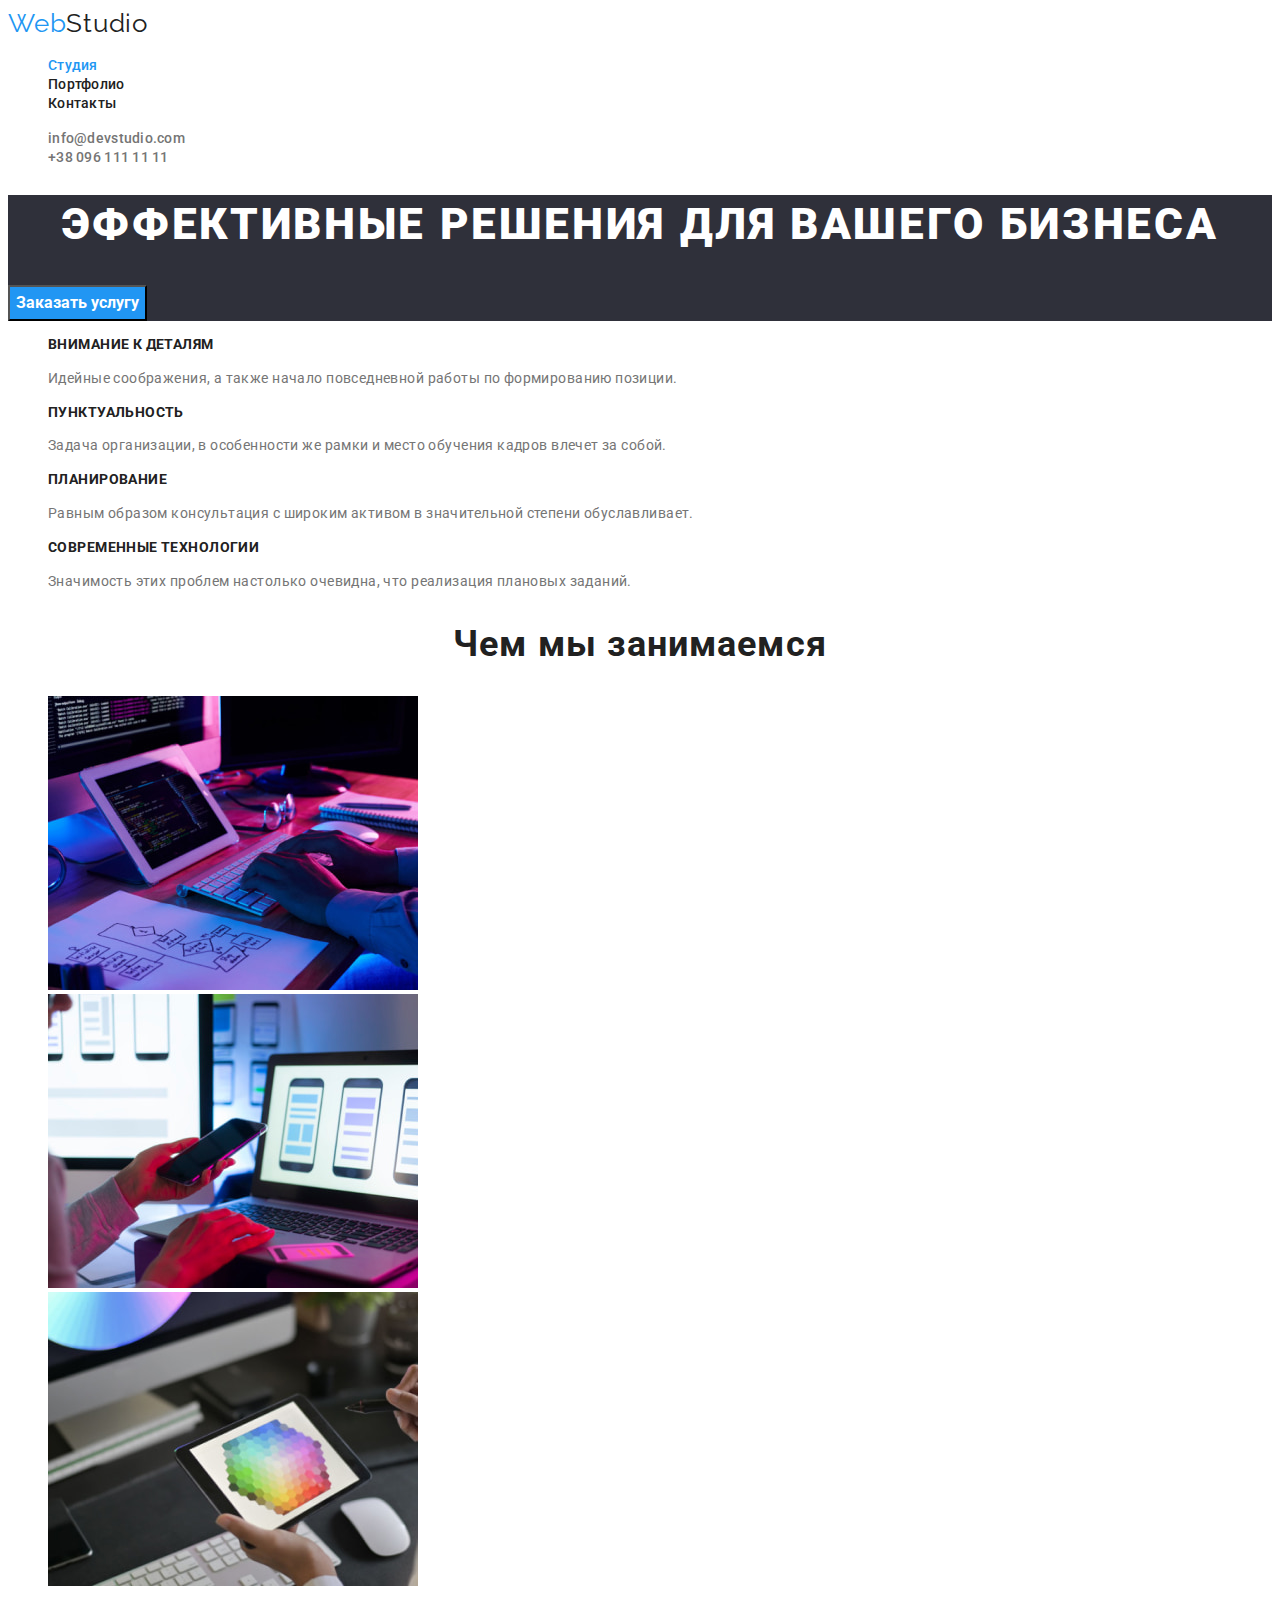
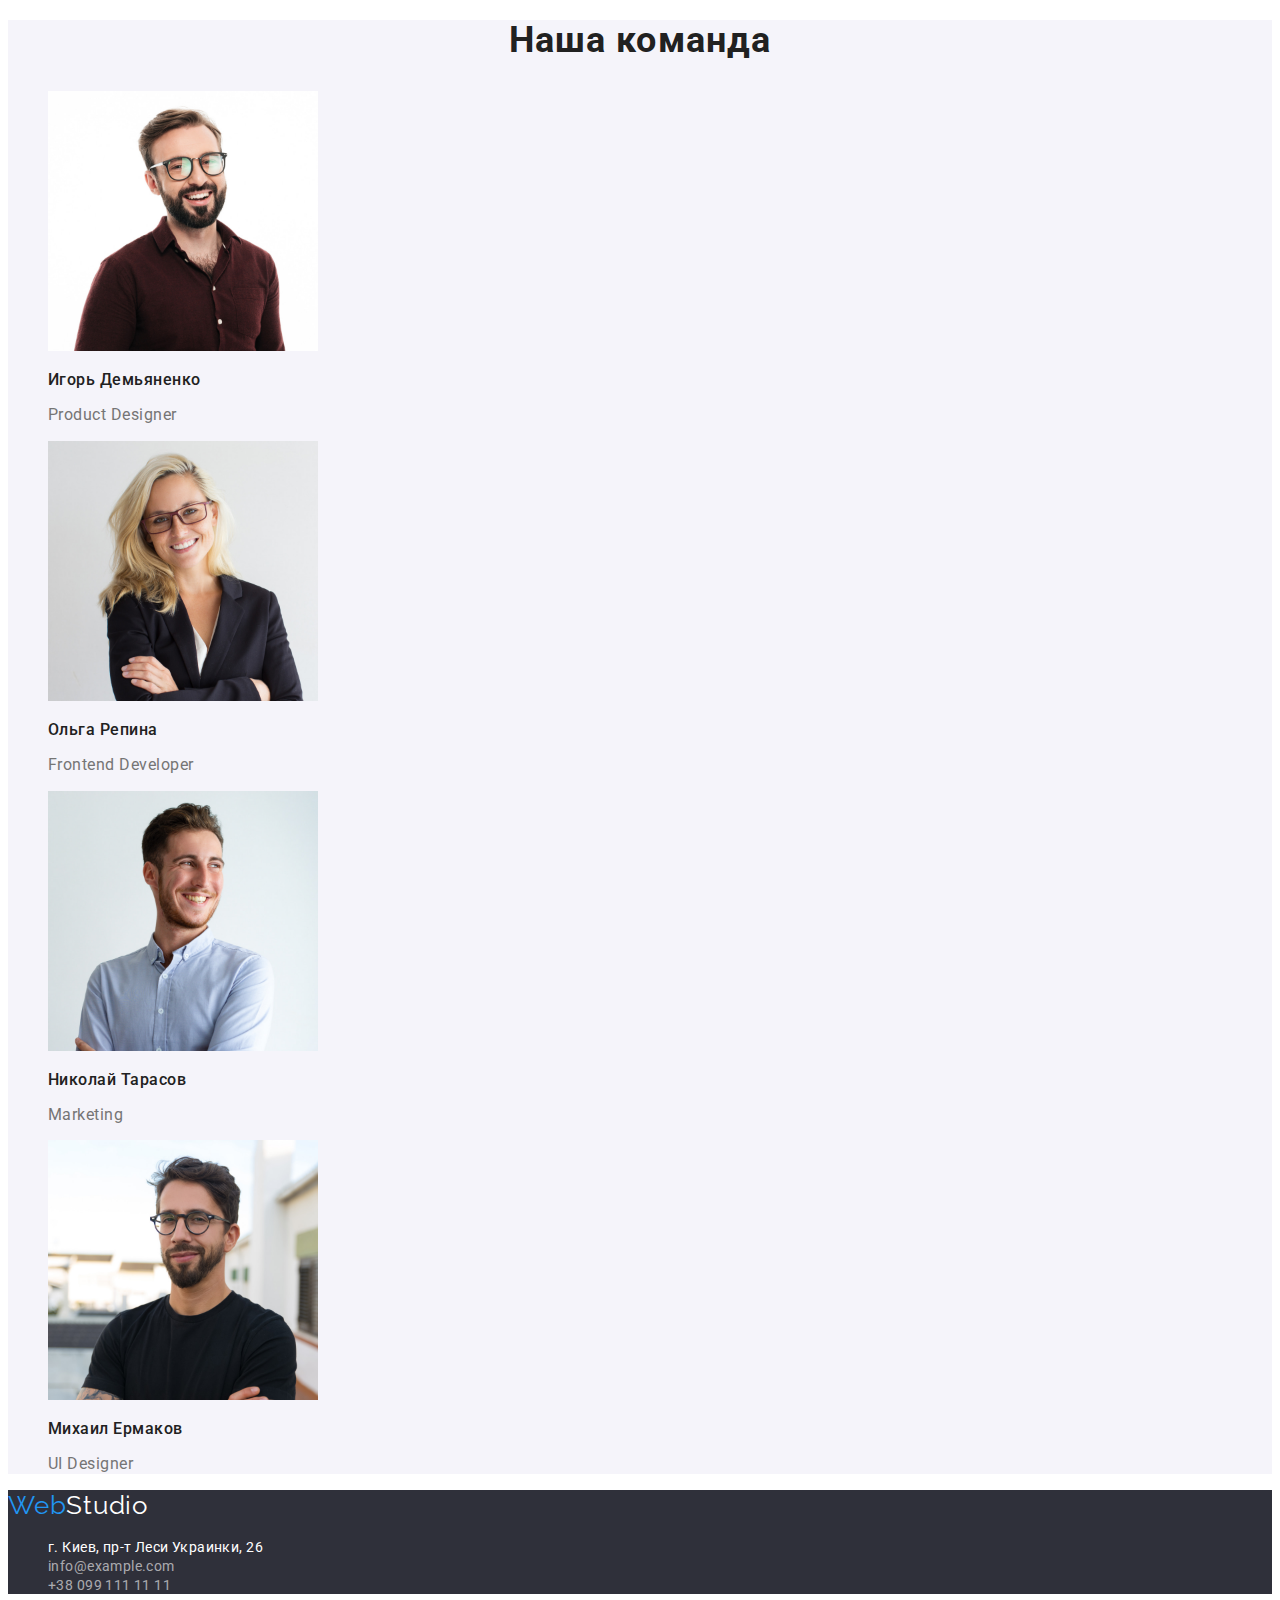
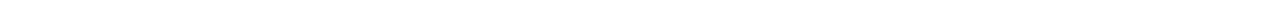
==== index.html @ e5fff9ee "added files" ====
<!DOCTYPE html>
<html lang="ru">
  <head>
    <meta charset="UTF-8" />
    <meta http-equiv="X-UA-Compatible" content="IE=edge" />
    <meta name="viewport" content="width=device-width, initial-scale=1.0" />
    <title>Студия</title>
    <link
      href="https://fonts.googleapis.com/css2?family=Raleway:wght@700&family=Roboto:wght@400;500;700;900&display=swap"
      rel="stylesheet"
    />
    <link rel="stylesheet" href="./css/styles.css" />
  </head>
  <body>
    <header>
      <nav class="nav">
        <a class="logo link" href="./index.html" lang="en"
          >Web<span class="logo--header">Studio</span></a
        >
        <ul class="list">
          <li>
            <a class="nav__link link current" href="./index.html">Студия</a>
          </li>
          <li>
            <a class="nav__link link" href="./portfolio.html">Портфолио</a>
          </li>
          <li><a class="nav__link link" href="">Контакты</a></li>
        </ul>
      </nav>
      <ul class="list">
        <li>
          <a class="contacts-link link" href="mailto:info@devstudio.com"
            >info@devstudio.com</a
          >
        </li>
        <li>
          <a class="contacts-link link" href="tel:+380961111111"
            >+38 096 111 11 11</a
          >
        </li>
      </ul>
    </header>
    <main>
      <!--Hero-->
      <section class="hero">
        <h1 class="hero__title">Эффективные решения для вашего бизнеса</h1>
        <button class="button" type="button">Заказать услугу</button>
      </section>
      <!--Преимущества-->
      <section>
        <h2 class="visually-hidden">Наши преимущества</h2>
        <ul class="list">
          <li>
            <h3 class="benifits__title">Внимание к деталям</h3>
            <p class="benifits__text">
              Идейные соображения, а также начало повседневной работы по
              формированию позиции.
            </p>
          </li>
          <li>
            <h3 class="benifits__title">Пунктуальность</h3>
            <p class="benifits__text">
              Задача организации, в особенности же рамки и место обучения кадров
              влечет за собой.
            </p>
          </li>
          <li>
            <h3 class="benifits__title">Планирование</h3>
            <p class="benifits__text">
              Равным образом консультация с широким активом в значительной
              степени обуславливает.
            </p>
          </li>
          <li>
            <h3 class="benifits__title">Современные технологии</h3>
            <p class="benifits__text">
              Значимость этих проблем настолько очевидна, что реализация
              плановых заданий.
            </p>
          </li>
        </ul>
      </section>
      <!--Услуги-->
      <section>
        <h2 class="section-title">Чем мы занимаемся</h2>
        <ul class="list">
          <li>
            <img
              src="./images/tasks/programmer.jpg"
              alt="Крупный план: работающий программист за столом"
              width="370"
              height="294"
            />
          </li>
          <li>
            <img
              src="./images/tasks/uidesign.jpg"
              alt="Крупный план: дизайнер разрабатывает различный дизайн веб-интерфейса"
              width="370"
              height="294"
            />
          </li>
          <li>
            <img
              src="./images/tasks/graphicdesign.jpg"
              alt="Крупный план: веб-дизайнер держит цветовую таблицу в руках"
              width="370"
              height="294"
            />
          </li>
        </ul>
      </section>
      <!--Команда-->
      <section class="team">
        <h2 class="section-title">Наша команда</h2>
        <ul class="list">
          <li>
            <img
              src="./images/team/igor-demjanenko.jpg"
              alt="Фото Игоря Демьяненко"
              width="270"
              height="260"
            />
            <h3 class="team__name">Игорь Демьяненко</h3>
            <p class="team__prof" lang="en">Product Designer</p>
          </li>
          <li>
            <img
              src="./images/team/olga-repina.jpg"
              alt="Фото Ольги Репиной"
              width="270"
              height="260"
            />
            <h3 class="team__name">Ольга Репина</h3>
            <p class="team__prof" lang="en">Frontend Developer</p>
          </li>
          <li>
            <img
              src="./images/team/nikolaj-tarasov.jpg"
              alt="Фото Николая Тарасова"
              width="270"
              height="260"
            />
            <h3 class="team__name">Николай Тарасов</h3>
            <p class="team__prof" lang="en">Marketing</p>
          </li>
          <li>
            <img
              src="./images/team/michail-ermakov.jpg"
              alt="Фото Михаила Ермакова"
              width="270"
              height="260"
            />
            <h3 class="team__name">Михаил Ермаков</h3>
            <p class="team__prof" lang="en">UI Designer</p>
          </li>
        </ul>
      </section>
    </main>
    <footer class="footer">
      <a class="logo link" href="./index.html" lang="en"
        >Web<span class="logo--footer">Studio</span></a
      >
      <address>
        <ul class="list">
          <li>
            <a
              class="address__link address__link--geo link"
              href="https://goo.gl/maps/Uj1X8xoR8grp4Fqd6"
              target="_blank"
              rel="noopener noreferrer"
              >г. Киев, пр-т Леси Украинки, 26</a
            >
          </li>
          <li>
            <a class="address__link link" href="mailto:info@example.com"
              >info@example.com</a
            >
          </li>
          <li>
            <a class="address__link link" href="tel:+380991111111"
              >+38 099 111 11 11</a
            >
          </li>
        </ul>
      </address>
    </footer>
  </body>
</html>
---- css/styles.css ----
:root {
  --primary-color: #ffffff;
  --primary-color-alpha: rgba(255, 255, 255, 0.6);
  --primary-text-color: #757575;
  --accent-color: #2196f3;
  --focus-accent-color: #188ce8;
  --title-color: #212121;
  --background-color-dark: #2f303a;
  --background-color-light: #f5f4fa;
}

body {
  background-color: var(--primary-color);
  color: var(--primary-text-color);
  font-family: Roboto, sans-serif;
}

.list {
  list-style: none;
}

.link {
  text-decoration: none;
  color: inherit;
}

.visually-hidden {
  position: absolute;
  width: 1px;
  height: 1px;
  margin: -1px;
  border: 0;
  padding: 0;
  white-space: nowrap;
  clip-path: inset(100%);
  clip: rect(0 0 0 0);
  overflow: hidden;
}

/*header*/

.logo {
  color: var(--accent-color);
  font-family: Raleway, sans-serif;
  font-size: 26px;
  line-height: 1.19;
  letter-spacing: 0.03em;
}

.logo--header {
  color: var(--title-color);
}

.nav__link {
  color: var(--title-color);
  font-weight: 500;
  font-size: 14px;
  line-height: 1.14;
  letter-spacing: 0.02em;
}

.nav__link:hover,
.nav__link:focus {
  color: var(--accent-color);
}

.nav__link.current {
  color: var(--accent-color);
}

.contacts-link {
  font-weight: 500;
  font-size: 14px;
  line-height: 1.14;
  letter-spacing: 0.02em;
}

.contacts-link:hover,
.contacts-link:focus {
  color: var(--accent-color);
}

/*index-main*/

/*hero*/
.hero {
  background-color: var(--background-color-dark);
}

.hero__title {
  font-weight: 900;
  font-size: 44px;
  line-height: 1.36;
  text-align: center;
  letter-spacing: 0.06em;
  text-transform: uppercase;
  color: var(--primary-color);
}

.button {
  font-family: inherit;
  font-weight: 700;
  font-size: 16px;
  line-height: 1.87;
  color: var(--primary-color);
  background-color: var(--accent-color);
  cursor: pointer;
}

.button:hover,
.button:focus {
  background-color: var(--focus-accent-color);
}
/*benifits*/
.benifits__title {
  color: var(--title-color);
  font-weight: 700;
  font-size: 14px;
  line-height: 1.14;
  letter-spacing: 0.03em;
  text-transform: uppercase;
}

.benifits__text {
  font-size: 14px;
  line-height: 1.71;
  letter-spacing: 0.03em;
}

.section-title {
  color: var(--title-color);
  font-weight: 700;
  font-size: 36px;
  line-height: 1.16;
  text-align: center;
  letter-spacing: 0.03em;
}
/*team*/
.team {
  background-color: var(--background-color-light);
}

.team__name {
  color: var(--title-color);
  font-weight: 500;
  font-size: 16px;
  line-height: 1.18;
  letter-spacing: 0.03em;
}

.team__prof {
  font-size: 16px;
  line-height: 1.18;
  letter-spacing: 0.03em;
}

/*Portfolio-main*/

.filter-button {
  font-family: inherit;
  color: var(--title-color);
  background-color: var(--background-color-light);
  font-weight: 500;
  font-size: 16px;
  line-height: 1.6;
  text-align: center;
  letter-spacing: 0.03em;
  cursor: pointer;
}

.filter-button:hover,
.filter-button:focus {
  color: var(--primary-color);
  background-color: var(--accent-color);
}

/*projects*/
.projects__title {
  color: var(--title-color);
  font-weight: 700;
  font-size: 18px;
  line-height: 2;
  letter-spacing: 0.06em;
}

.pojects__product {
  font-size: 16px;
  line-height: 1.87;
  letter-spacing: 0.03em;
}

/*footer*/
.footer {
  background-color: var(--background-color-dark);
}
.logo--footer {
  color: var(--primary-color);
}

.address__link {
  font-style: normal;
  font-weight: 400;
  font-size: 14px;
  line-height: 1, 71;
  letter-spacing: 0.03em;
  color: var(--primary-color-alpha);
}

.address__link:hover,
.address__link:focus {
  color: var(--accent-color);
}
.address__link--geo {
  color: var(--primary-color);
}
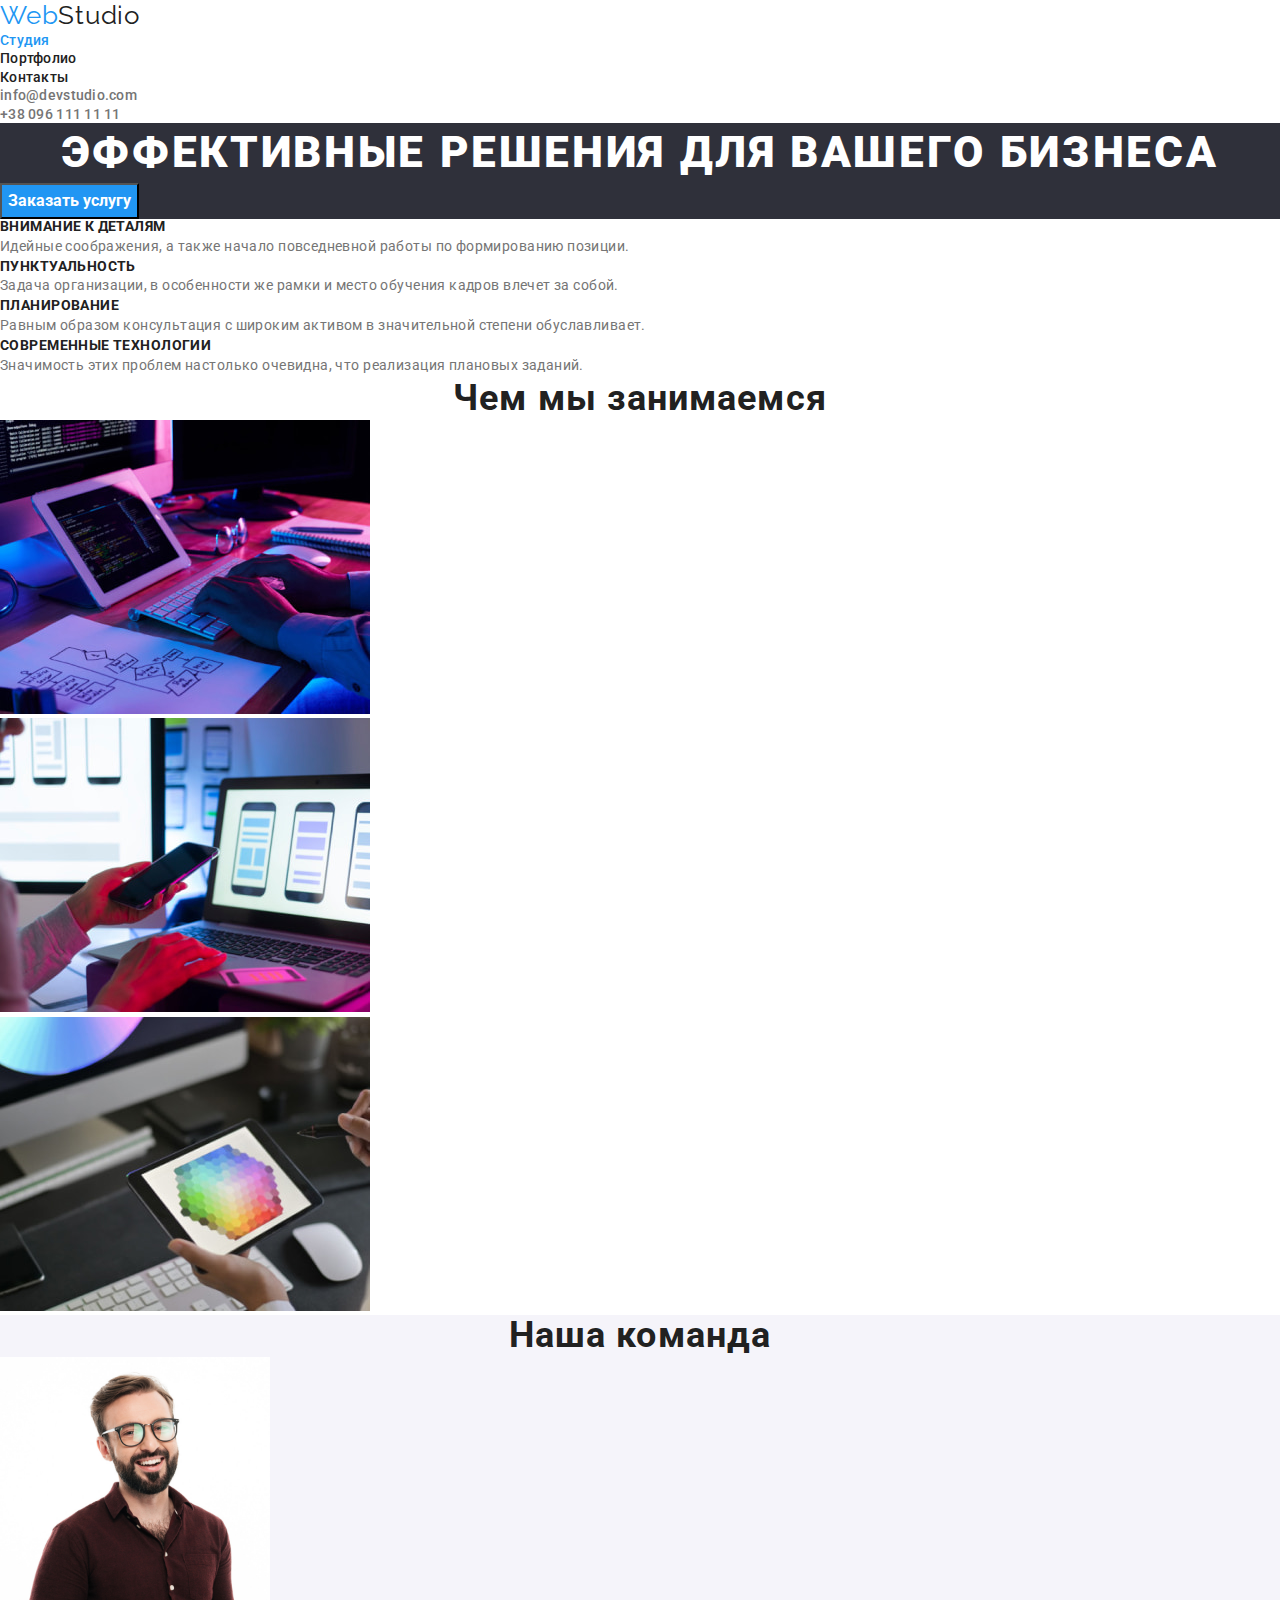
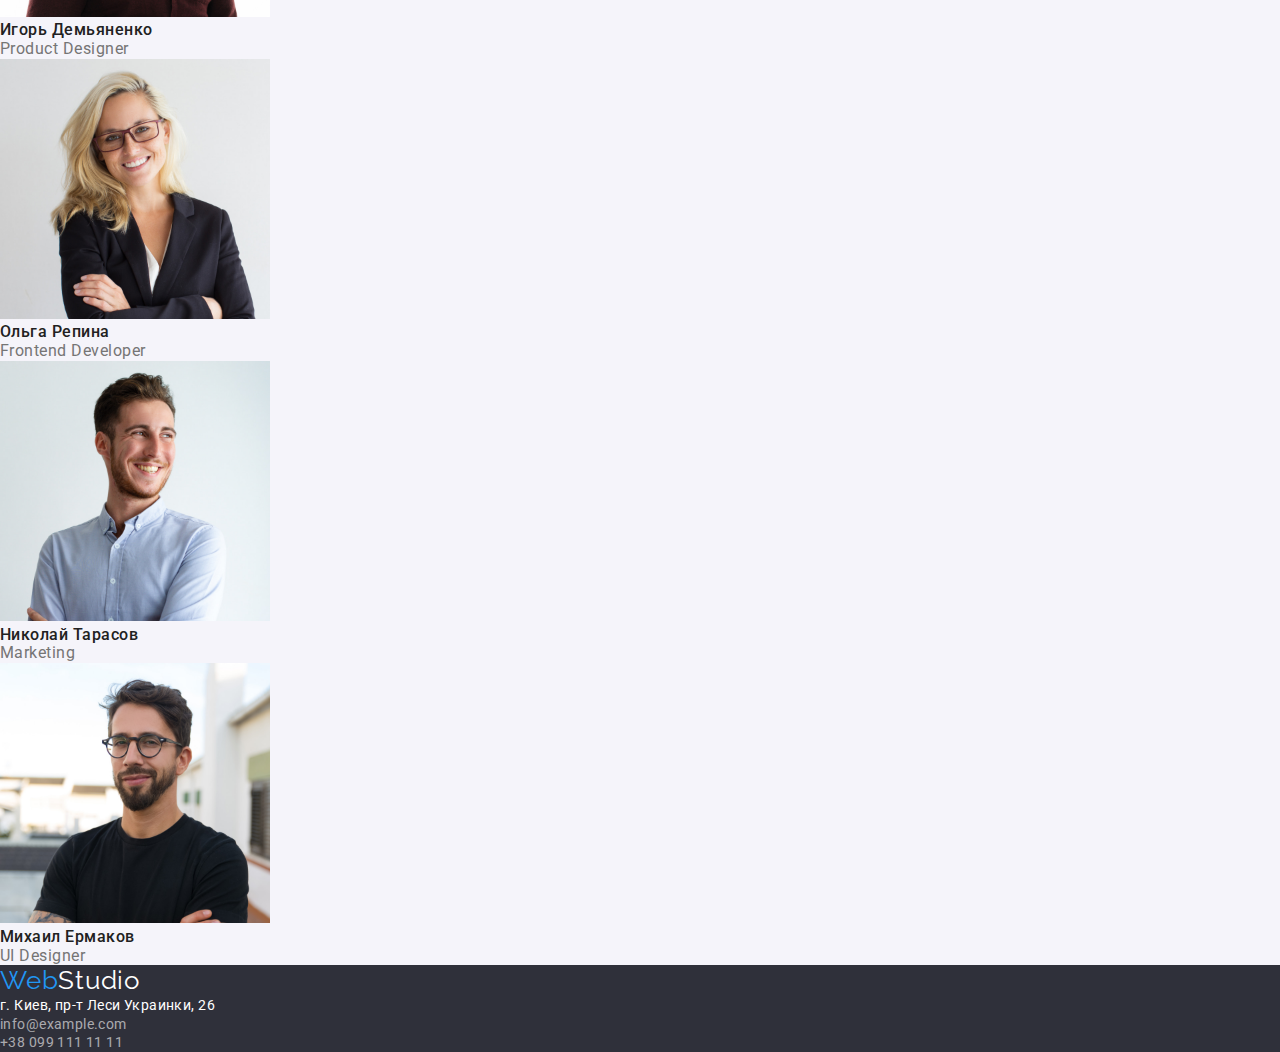
==== commit 5ef7f2fb: "normalized style" ====
--- a/index.html
+++ b/index.html
@@ -5,6 +5,10 @@
     <meta http-equiv="X-UA-Compatible" content="IE=edge" />
     <meta name="viewport" content="width=device-width, initial-scale=1.0" />
     <title>Студия</title>
+    <link
+      rel="stylesheet"
+      href="https://cdnjs.cloudflare.com/ajax/libs/modern-normalize/1.1.0/modern-normalize.min.css"
+    />
     <link
       href="https://fonts.googleapis.com/css2?family=Raleway:wght@700&family=Roboto:wght@400;500;700;900&display=swap"
       rel="stylesheet"
--- a/css/styles.css
+++ b/css/styles.css
@@ -13,6 +13,24 @@
   background-color: var(--primary-color);
   color: var(--primary-text-color);
   font-family: Roboto, sans-serif;
+}
+
+h1,
+h2,
+h3,
+p {
+  margin-top: 0;
+  margin-bottom: 0;
+}
+
+ul {
+  margin-top: 0;
+  margin-bottom: 0;
+  padding-left: 0;
+}
+
+button {
+  cursor: pointer;
 }
 
 .list {
@@ -37,7 +55,7 @@
   overflow: hidden;
 }
 
-/*header*/
+/*===header===*/
 
 .logo {
   color: var(--accent-color);
@@ -80,9 +98,10 @@
   color: var(--accent-color);
 }
 
-/*index-main*/
-
-/*hero*/
+/*===index-main===*/
+
+/*===hero===*/
+
 .hero {
   background-color: var(--background-color-dark);
 }
@@ -104,14 +123,15 @@
   line-height: 1.87;
   color: var(--primary-color);
   background-color: var(--accent-color);
-  cursor: pointer;
 }
 
 .button:hover,
 .button:focus {
   background-color: var(--focus-accent-color);
 }
-/*benifits*/
+
+/*===benifits===*/
+
 .benifits__title {
   color: var(--title-color);
   font-weight: 700;
@@ -135,7 +155,9 @@
   text-align: center;
   letter-spacing: 0.03em;
 }
-/*team*/
+
+/*===team===*/
+
 .team {
   background-color: var(--background-color-light);
 }
@@ -154,7 +176,7 @@
   letter-spacing: 0.03em;
 }
 
-/*Portfolio-main*/
+/*===Portfolio-main===*/
 
 .filter-button {
   font-family: inherit;
@@ -165,7 +187,6 @@
   line-height: 1.6;
   text-align: center;
   letter-spacing: 0.03em;
-  cursor: pointer;
 }
 
 .filter-button:hover,
@@ -174,7 +195,8 @@
   background-color: var(--accent-color);
 }
 
-/*projects*/
+/*===projects===*/
+
 .projects__title {
   color: var(--title-color);
   font-weight: 700;
@@ -189,7 +211,8 @@
   letter-spacing: 0.03em;
 }
 
-/*footer*/
+/*===footer===*/
+
 .footer {
   background-color: var(--background-color-dark);
 }
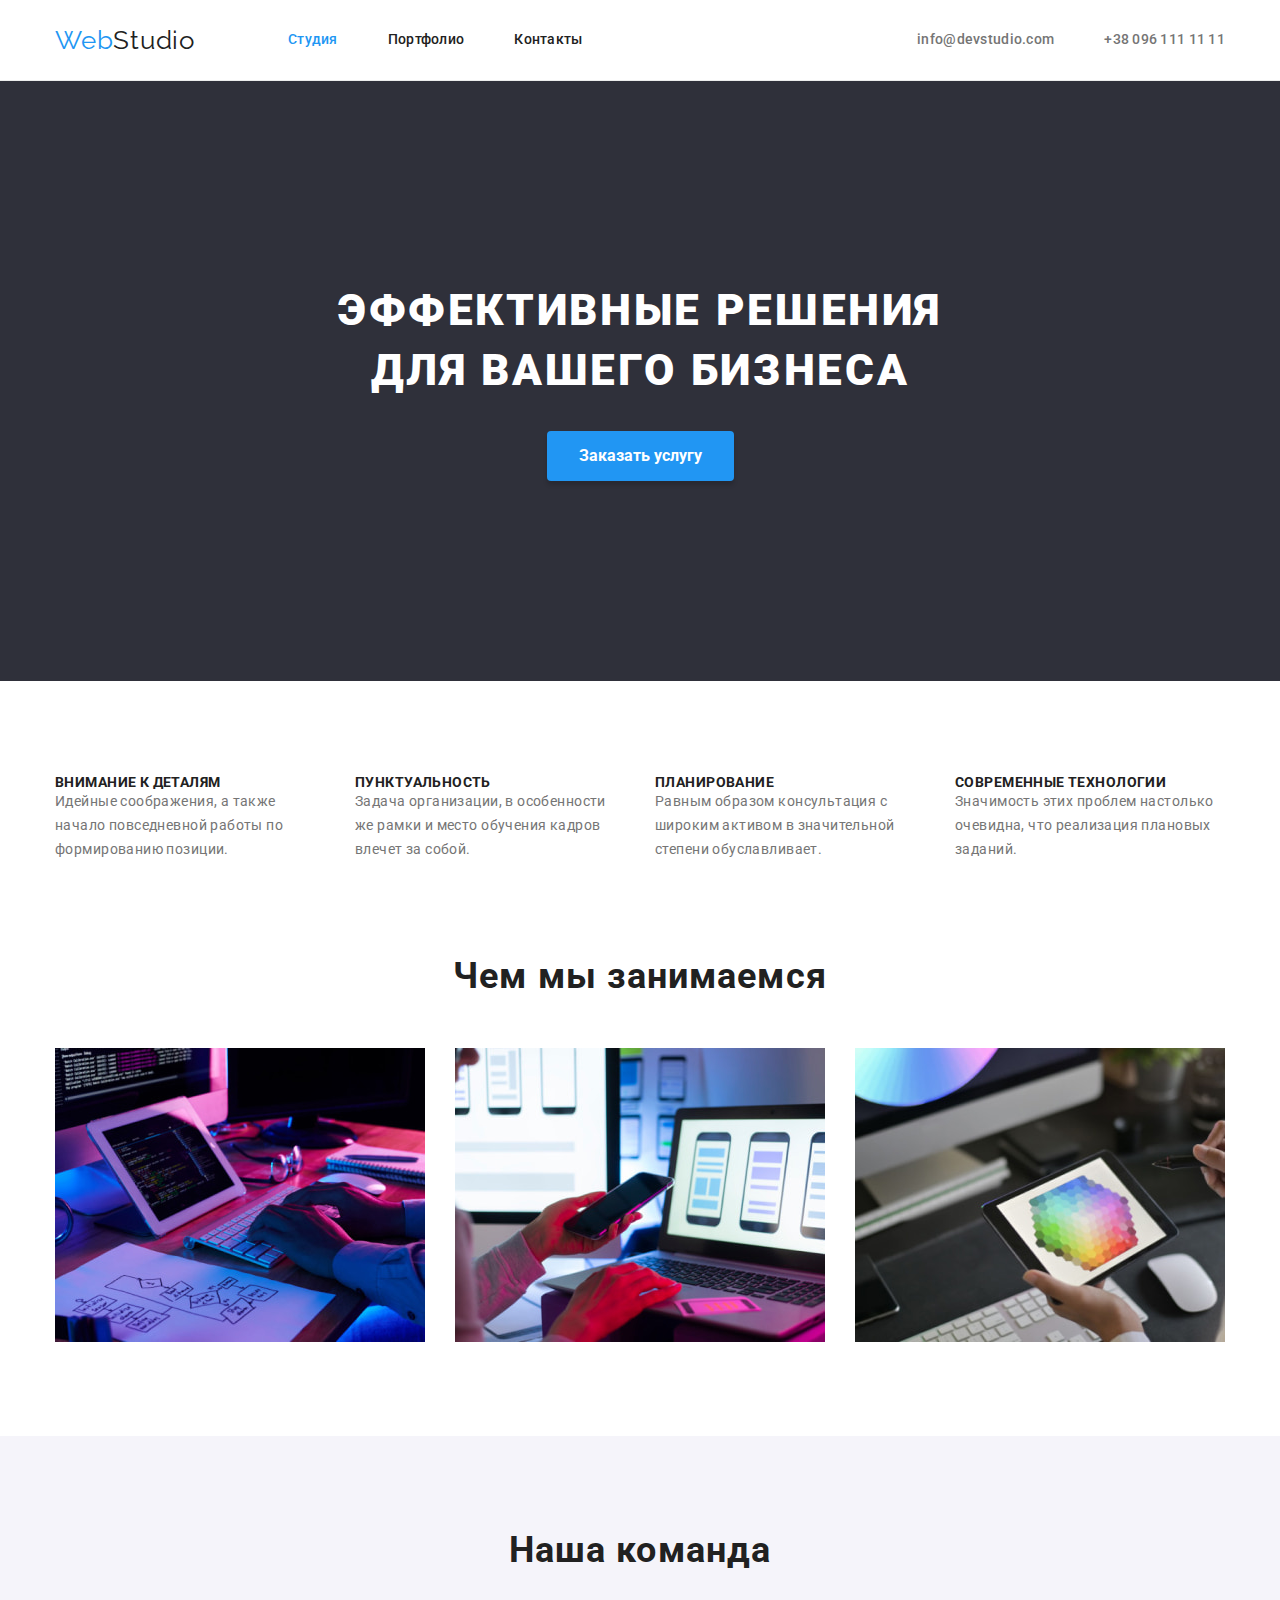
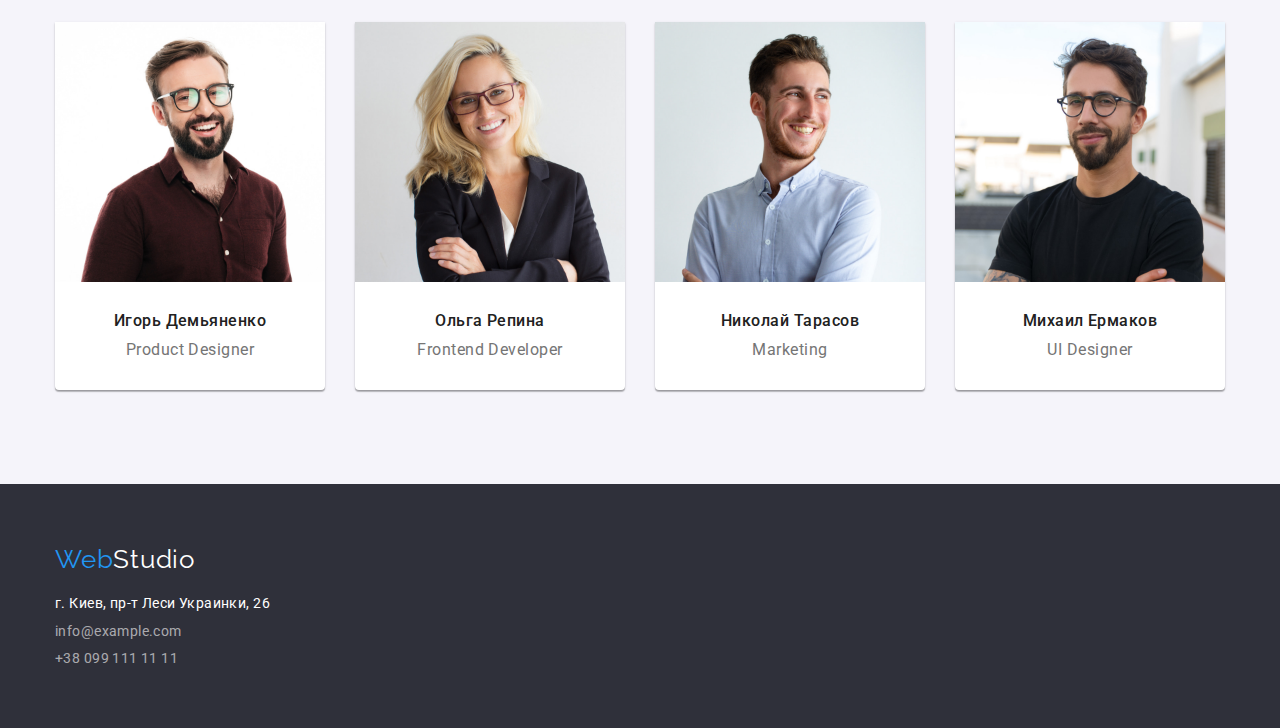
==== commit 46c1f692: "update position" ====
--- a/index.html
+++ b/index.html
@@ -15,179 +15,207 @@
     />
     <link rel="stylesheet" href="./css/styles.css" />
   </head>
+
   <body>
-    <header>
-      <nav class="nav">
-        <a class="logo link" href="./index.html" lang="en"
-          >Web<span class="logo--header">Studio</span></a
-        >
-        <ul class="list">
-          <li>
-            <a class="nav__link link current" href="./index.html">Студия</a>
-          </li>
-          <li>
-            <a class="nav__link link" href="./portfolio.html">Портфолио</a>
-          </li>
-          <li><a class="nav__link link" href="">Контакты</a></li>
-        </ul>
-      </nav>
-      <ul class="list">
-        <li>
-          <a class="contacts-link link" href="mailto:info@devstudio.com"
-            >info@devstudio.com</a
+    <!--header-->
+
+    <header class="header">
+      <div class="container header-container">
+        <nav class="nav">
+          <a class="logo link header__logo" href="./index.html" lang="en"
+            >Web<span class="logo--header">Studio</span></a
           >
-        </li>
-        <li>
-          <a class="contacts-link link" href="tel:+380961111111"
-            >+38 096 111 11 11</a
-          >
-        </li>
-      </ul>
-    </header>
-    <main>
-      <!--Hero-->
-      <section class="hero">
-        <h1 class="hero__title">Эффективные решения для вашего бизнеса</h1>
-        <button class="button" type="button">Заказать услугу</button>
-      </section>
-      <!--Преимущества-->
-      <section>
-        <h2 class="visually-hidden">Наши преимущества</h2>
-        <ul class="list">
-          <li>
-            <h3 class="benifits__title">Внимание к деталям</h3>
-            <p class="benifits__text">
-              Идейные соображения, а также начало повседневной работы по
-              формированию позиции.
-            </p>
-          </li>
-          <li>
-            <h3 class="benifits__title">Пунктуальность</h3>
-            <p class="benifits__text">
-              Задача организации, в особенности же рамки и место обучения кадров
-              влечет за собой.
-            </p>
-          </li>
-          <li>
-            <h3 class="benifits__title">Планирование</h3>
-            <p class="benifits__text">
-              Равным образом консультация с широким активом в значительной
-              степени обуславливает.
-            </p>
-          </li>
-          <li>
-            <h3 class="benifits__title">Современные технологии</h3>
-            <p class="benifits__text">
-              Значимость этих проблем настолько очевидна, что реализация
-              плановых заданий.
-            </p>
-          </li>
-        </ul>
-      </section>
-      <!--Услуги-->
-      <section>
-        <h2 class="section-title">Чем мы занимаемся</h2>
-        <ul class="list">
-          <li>
-            <img
-              src="./images/tasks/programmer.jpg"
-              alt="Крупный план: работающий программист за столом"
-              width="370"
-              height="294"
-            />
-          </li>
-          <li>
-            <img
-              src="./images/tasks/uidesign.jpg"
-              alt="Крупный план: дизайнер разрабатывает различный дизайн веб-интерфейса"
-              width="370"
-              height="294"
-            />
-          </li>
-          <li>
-            <img
-              src="./images/tasks/graphicdesign.jpg"
-              alt="Крупный план: веб-дизайнер держит цветовую таблицу в руках"
-              width="370"
-              height="294"
-            />
-          </li>
-        </ul>
-      </section>
-      <!--Команда-->
-      <section class="team">
-        <h2 class="section-title">Наша команда</h2>
-        <ul class="list">
-          <li>
-            <img
-              src="./images/team/igor-demjanenko.jpg"
-              alt="Фото Игоря Демьяненко"
-              width="270"
-              height="260"
-            />
-            <h3 class="team__name">Игорь Демьяненко</h3>
-            <p class="team__prof" lang="en">Product Designer</p>
-          </li>
-          <li>
-            <img
-              src="./images/team/olga-repina.jpg"
-              alt="Фото Ольги Репиной"
-              width="270"
-              height="260"
-            />
-            <h3 class="team__name">Ольга Репина</h3>
-            <p class="team__prof" lang="en">Frontend Developer</p>
-          </li>
-          <li>
-            <img
-              src="./images/team/nikolaj-tarasov.jpg"
-              alt="Фото Николая Тарасова"
-              width="270"
-              height="260"
-            />
-            <h3 class="team__name">Николай Тарасов</h3>
-            <p class="team__prof" lang="en">Marketing</p>
-          </li>
-          <li>
-            <img
-              src="./images/team/michail-ermakov.jpg"
-              alt="Фото Михаила Ермакова"
-              width="270"
-              height="260"
-            />
-            <h3 class="team__name">Михаил Ермаков</h3>
-            <p class="team__prof" lang="en">UI Designer</p>
-          </li>
-        </ul>
-      </section>
-    </main>
-    <footer class="footer">
-      <a class="logo link" href="./index.html" lang="en"
-        >Web<span class="logo--footer">Studio</span></a
-      >
-      <address>
-        <ul class="list">
-          <li>
-            <a
-              class="address__link address__link--geo link"
-              href="https://goo.gl/maps/Uj1X8xoR8grp4Fqd6"
-              target="_blank"
-              rel="noopener noreferrer"
-              >г. Киев, пр-т Леси Украинки, 26</a
+          <ul class="nav__list list">
+            <li class="nav__item">
+              <a class="nav__link link current" href="./index.html">Студия</a>
+            </li>
+            <li class="nav__item">
+              <a class="nav__link link" href="./portfolio.html">Портфолио</a>
+            </li>
+            <li class="nav__item">
+              <a class="nav__link link" href="">Контакты</a>
+            </li>
+          </ul>
+        </nav>
+        <ul class="contacts__list list">
+          <li class="contacts__item">
+            <a class="contacts__link link" href="mailto:info@devstudio.com"
+              >info@devstudio.com</a
             >
           </li>
-          <li>
-            <a class="address__link link" href="mailto:info@example.com"
-              >info@example.com</a
-            >
-          </li>
-          <li>
-            <a class="address__link link" href="tel:+380991111111"
-              >+38 099 111 11 11</a
+          <li class="contacts__item">
+            <a class="contacts__link link" href="tel:+380961111111"
+              >+38 096 111 11 11</a
             >
           </li>
         </ul>
-      </address>
+      </div>
+    </header>
+
+    <main>
+      <!--Hero-->
+
+      <section class="hero">
+        <div class="container">
+          <h1 class="hero__title">Эффективные решения для вашего бизнеса</h1>
+          <button class="button" type="button">Заказать услугу</button>
+        </div>
+      </section>
+
+      <!--benifits-->
+
+      <section class="benifits section">
+        <h2 class="visually-hidden">Наши преимущества</h2>
+        <div class="container">
+          <ul class="benifits__list list">
+            <li class="benifits__item">
+              <h3 class="benifits__title">Внимание к деталям</h3>
+              <p class="benifits__text">
+                Идейные соображения, а также начало повседневной работы по
+                формированию позиции.
+              </p>
+            </li>
+            <li class="benifits__item">
+              <h3 class="benifits__title">Пунктуальность</h3>
+              <p class="benifits__text">
+                Задача организации, в особенности же рамки и место обучения
+                кадров влечет за собой.
+              </p>
+            </li>
+            <li class="benifits__item">
+              <h3 class="benifits__title">Планирование</h3>
+              <p class="benifits__text">
+                Равным образом консультация с широким активом в значительной
+                степени обуславливает.
+              </p>
+            </li>
+            <li class="benifits__item">
+              <h3 class="benifits__title">Современные технологии</h3>
+              <p class="benifits__text">
+                Значимость этих проблем настолько очевидна, что реализация
+                плановых заданий.
+              </p>
+            </li>
+          </ul>
+        </div>
+      </section>
+
+      <!--services-->
+
+      <section class="section">
+        <div class="container">
+          <h2 class="section-title">Чем мы занимаемся</h2>
+          <ul class="services list">
+            <li class="services__item">
+              <img
+                src="./images/tasks/programmer.jpg"
+                alt="Крупный план: работающий программист за столом"
+                width="370"
+                height="294"
+              />
+            </li>
+            <li class="services__item">
+              <img
+                src="./images/tasks/uidesign.jpg"
+                alt="Крупный план: дизайнер разрабатывает различный дизайн веб-интерфейса"
+                width="370"
+                height="294"
+              />
+            </li>
+            <li class="services__item">
+              <img
+                src="./images/tasks/graphicdesign.jpg"
+                alt="Крупный план: веб-дизайнер держит цветовую таблицу в руках"
+                width="370"
+                height="294"
+              />
+            </li>
+          </ul>
+        </div>
+      </section>
+
+      <!--team-->
+
+      <section class="team-section section">
+        <div class="container">
+          <h2 class="section-title">Наша команда</h2>
+          <ul class="team list">
+            <li class="team__item">
+              <img
+                src="./images/team/igor-demjanenko.jpg"
+                alt="Фото Игоря Демьяненко"
+                width="270"
+                height="260"
+              />
+              <h3 class="team__name">Игорь Демьяненко</h3>
+              <p class="team__prof" lang="en">Product Designer</p>
+            </li>
+            <li class="team__item">
+              <img
+                src="./images/team/olga-repina.jpg"
+                alt="Фото Ольги Репиной"
+                width="270"
+                height="260"
+              />
+              <h3 class="team__name">Ольга Репина</h3>
+              <p class="team__prof" lang="en">Frontend Developer</p>
+            </li>
+            <li class="team__item">
+              <img
+                src="./images/team/nikolaj-tarasov.jpg"
+                alt="Фото Николая Тарасова"
+                width="270"
+                height="260"
+              />
+              <h3 class="team__name">Николай Тарасов</h3>
+              <p class="team__prof" lang="en">Marketing</p>
+            </li>
+            <li class="team__item">
+              <img
+                src="./images/team/michail-ermakov.jpg"
+                alt="Фото Михаила Ермакова"
+                width="270"
+                height="260"
+              />
+              <h3 class="team__name">Михаил Ермаков</h3>
+              <p class="team__prof" lang="en">UI Designer</p>
+            </li>
+          </ul>
+        </div>
+      </section>
+    </main>
+
+    <!--footer-->
+
+    <footer class="footer">
+      <div class="container">
+        <a class="logo link footer__logo" href="./index.html" lang="en"
+          >Web<span class="logo--footer">Studio</span></a
+        >
+        <address>
+          <ul class="list">
+            <li class="address__item">
+              <a
+                class="address__link address__link--geo link"
+                href="https://goo.gl/maps/Uj1X8xoR8grp4Fqd6"
+                target="_blank"
+                rel="noopener noreferrer"
+                >г. Киев, пр-т Леси Украинки, 26</a
+              >
+            </li>
+            <li class="address__item">
+              <a class="address__link link" href="mailto:info@example.com"
+                >info@example.com</a
+              >
+            </li>
+            <li class="address__item">
+              <a class="address__link link" href="tel:+380991111111"
+                >+38 099 111 11 11</a
+              >
+            </li>
+          </ul>
+        </address>
+      </div>
     </footer>
   </body>
 </html>
--- a/css/styles.css
+++ b/css/styles.css
@@ -7,6 +7,8 @@
   --title-color: #212121;
   --background-color-dark: #2f303a;
   --background-color-light: #f5f4fa;
+  --line-color: #ececec;
+  --card-color: #eeeeee;
 }
 
 body {
@@ -27,6 +29,10 @@
   margin-top: 0;
   margin-bottom: 0;
   padding-left: 0;
+}
+
+img {
+  display: block;
 }
 
 button {
@@ -55,7 +61,38 @@
   overflow: hidden;
 }
 
+.container {
+  width: 1200px;
+  padding-left: 15px;
+  padding-right: 15px;
+  margin-left: auto;
+  margin-right: auto;
+}
+
+.section {
+  padding-top: 94px;
+  padding-bottom: 94px;
+}
+
 /*===header===*/
+.header {
+  border-bottom: 1px solid var(--line-color);
+}
+
+.header-container {
+  display: flex;
+  align-items: center;
+  justify-content: space-between;
+}
+
+.nav {
+  display: flex;
+  align-items: center;
+}
+
+.nav__list {
+  display: flex;
+}
 
 .logo {
   color: var(--accent-color);
@@ -69,12 +106,23 @@
   color: var(--title-color);
 }
 
+.header__logo {
+  margin-right: 93px;
+}
+
 .nav__link {
+  display: block;
   color: var(--title-color);
   font-weight: 500;
   font-size: 14px;
   line-height: 1.14;
   letter-spacing: 0.02em;
+  padding-top: 32px;
+  padding-bottom: 32px;
+}
+
+.nav__item:not(:last-child) {
+  margin-right: 50px;
 }
 
 .nav__link:hover,
@@ -86,15 +134,26 @@
   color: var(--accent-color);
 }
 
-.contacts-link {
+.contacts__list {
+  display: flex;
+}
+
+.contacts__item:not(:last-child) {
+  margin-right: 50px;
+}
+
+.contacts__link {
+  display: block;
   font-weight: 500;
   font-size: 14px;
   line-height: 1.14;
   letter-spacing: 0.02em;
-}
-
-.contacts-link:hover,
-.contacts-link:focus {
+  padding-top: 32px;
+  padding-bottom: 32px;
+}
+
+.contacts__link:hover,
+.contacts__link:focus {
   color: var(--accent-color);
 }
 
@@ -104,6 +163,9 @@
 
 .hero {
   background-color: var(--background-color-dark);
+  padding-top: 200px;
+  padding-bottom: 200px;
+  text-align: center;
 }
 
 .hero__title {
@@ -114,15 +176,22 @@
   letter-spacing: 0.06em;
   text-transform: uppercase;
   color: var(--primary-color);
+  margin: 0 auto 30px;
+  max-width: 696px;
 }
 
 .button {
+  display: inline-block;
   font-family: inherit;
   font-weight: 700;
   font-size: 16px;
   line-height: 1.87;
   color: var(--primary-color);
   background-color: var(--accent-color);
+  padding: 10px 32px;
+  box-shadow: 0px 4px 4px rgba(0, 0, 0, 0.15);
+  border-radius: 4px;
+  border: none;
 }
 
 .button:hover,
@@ -131,6 +200,22 @@
 }
 
 /*===benifits===*/
+
+.benifits.section {
+  padding-bottom: 0;
+}
+
+.benifits__list {
+  display: flex;
+}
+
+.benifits__item {
+  max-width: 270px;
+}
+
+.benifits__item:not(:last-child) {
+  margin-right: 30px;
+}
 
 .benifits__title {
   color: var(--title-color);
@@ -154,12 +239,40 @@
   line-height: 1.16;
   text-align: center;
   letter-spacing: 0.03em;
+  margin-bottom: 50px;
+}
+
+/*===services===*/
+
+.services {
+  display: flex;
+}
+
+.services__item:not(:last-child) {
+  margin-right: 30px;
 }
 
 /*===team===*/
 
+.team-section {
+  background-color: var(--background-color-light);
+}
+
 .team {
-  background-color: var(--background-color-light);
+  display: flex;
+}
+
+.team__item {
+  text-align: center;
+  background-color: var(--primary-color);
+  padding-bottom: 30px;
+  border-radius: 0px 0px 4px 4px;
+  box-shadow: 0px 1px 3px rgba(0, 0, 0, 0.12), 0px 1px 1px rgba(0, 0, 0, 0.14),
+    0px 2px 1px rgba(0, 0, 0, 0.2);
+}
+
+.team__item:not(:last-child) {
+  margin-right: 30px;
 }
 
 .team__name {
@@ -168,6 +281,8 @@
   font-size: 16px;
   line-height: 1.18;
   letter-spacing: 0.03em;
+  margin-top: 30px;
+  margin-bottom: 10px;
 }
 
 .team__prof {
@@ -178,7 +293,17 @@
 
 /*===Portfolio-main===*/
 
-.filter-button {
+.filter {
+  display: flex;
+  justify-content: center;
+  margin-bottom: 50px;
+}
+
+.filter__item:not(:last-child) {
+  margin-right: 8px;
+}
+
+.filter__button {
   font-family: inherit;
   color: var(--title-color);
   background-color: var(--background-color-light);
@@ -187,15 +312,41 @@
   line-height: 1.6;
   text-align: center;
   letter-spacing: 0.03em;
-}
-
-.filter-button:hover,
-.filter-button:focus {
+  display: inline-block;
+  border: none;
+  border-radius: 4px;
+  padding: 6px 22px;
+}
+
+.filter__button:hover,
+.filter__button:focus {
   color: var(--primary-color);
   background-color: var(--accent-color);
 }
 
 /*===projects===*/
+
+.projects {
+  display: flex;
+  flex-wrap: wrap;
+}
+
+.projects__item {
+  flex-basis: calc((100% - 90px)) / 3;
+}
+
+.projects__item:not(:nth-child(3n)) {
+  margin-right: 30px;
+}
+.projects__item:not(:nth-last-child(-n + 3)) {
+  margin-bottom: 30px;
+}
+
+.projects__wrapper {
+  border: 1px solid var(--card-color);
+  border-top: 0;
+  padding: 20px 24px;
+}
 
 .projects__title {
   color: var(--title-color);
@@ -215,9 +366,20 @@
 
 .footer {
   background-color: var(--background-color-dark);
-}
+  padding-top: 60px;
+  padding-bottom: 60px;
+}
+
+.footer__logo {
+  display: block;
+  margin-bottom: 20px;
+}
+
 .logo--footer {
   color: var(--primary-color);
+}
+.address__item:not(:last-child) {
+  margin-bottom: 9px;
 }
 
 .address__link {
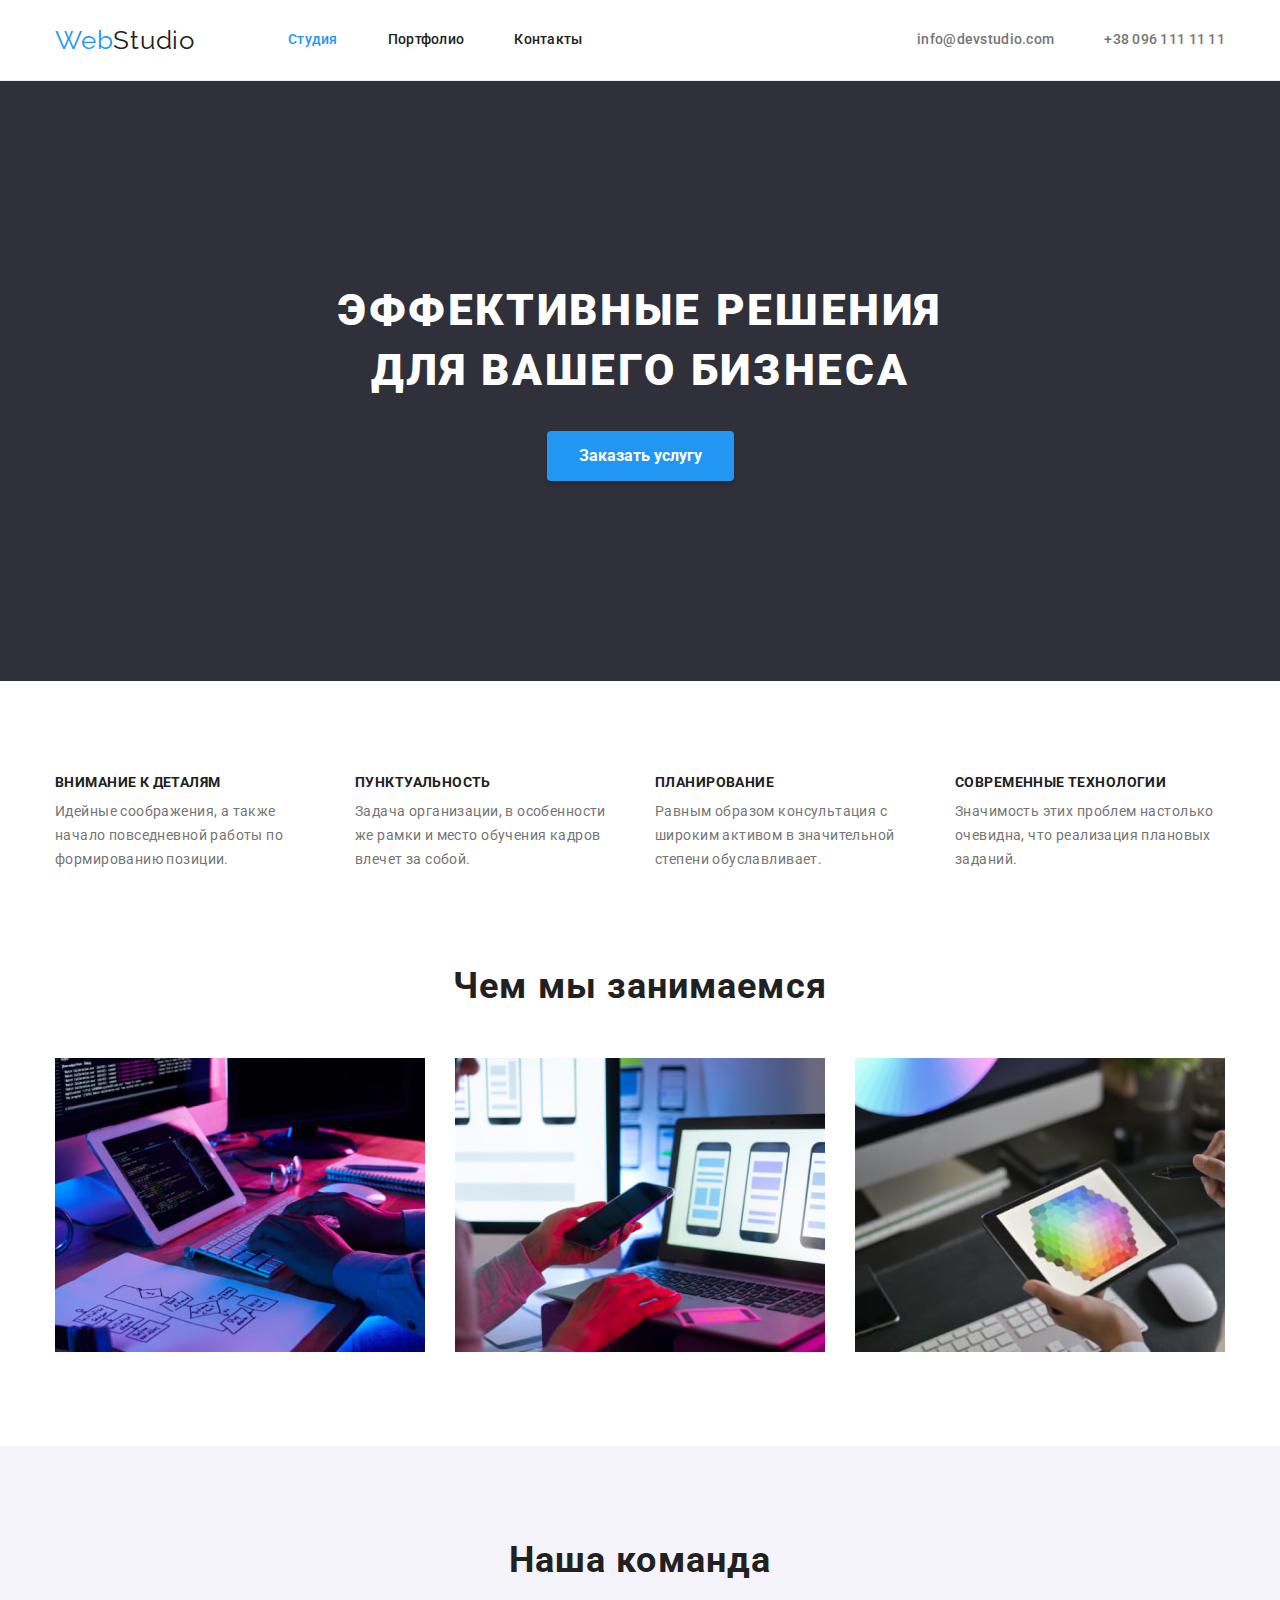
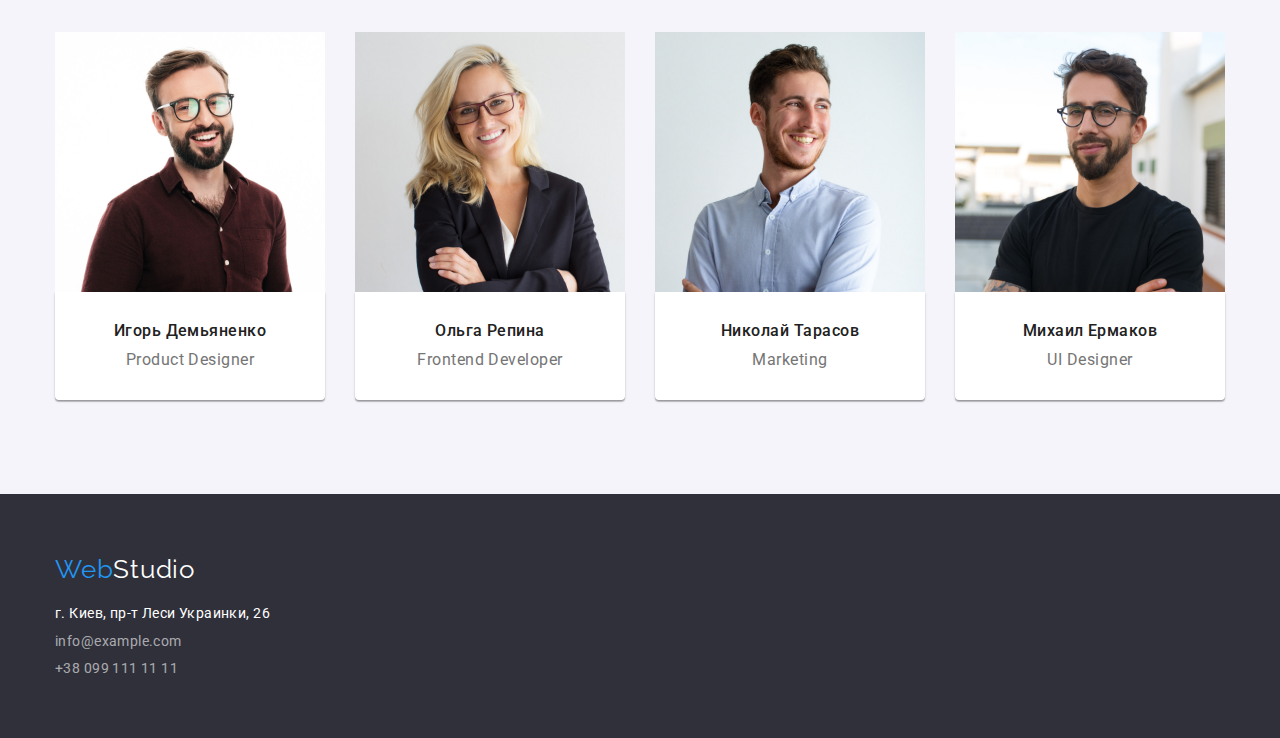
==== commit 43fe5465: "update position" ====
--- a/index.html
+++ b/index.html
@@ -65,8 +65,8 @@
       <!--benifits-->
 
       <section class="benifits section">
-        <h2 class="visually-hidden">Наши преимущества</h2>
-        <div class="container">
+        <div class="container">
+          <h2 class="visually-hidden">Наши преимущества</h2>
           <ul class="benifits__list list">
             <li class="benifits__item">
               <h3 class="benifits__title">Внимание к деталям</h3>
@@ -147,8 +147,10 @@
                 width="270"
                 height="260"
               />
-              <h3 class="team__name">Игорь Демьяненко</h3>
-              <p class="team__prof" lang="en">Product Designer</p>
+              <div class="team__wrapper">
+                <h3 class="team__name">Игорь Демьяненко</h3>
+                <p class="team__prof" lang="en">Product Designer</p>
+              </div>
             </li>
             <li class="team__item">
               <img
@@ -157,8 +159,10 @@
                 width="270"
                 height="260"
               />
-              <h3 class="team__name">Ольга Репина</h3>
-              <p class="team__prof" lang="en">Frontend Developer</p>
+              <div class="team__wrapper">
+                <h3 class="team__name">Ольга Репина</h3>
+                <p class="team__prof" lang="en">Frontend Developer</p>
+              </div>
             </li>
             <li class="team__item">
               <img
@@ -167,8 +171,10 @@
                 width="270"
                 height="260"
               />
-              <h3 class="team__name">Николай Тарасов</h3>
-              <p class="team__prof" lang="en">Marketing</p>
+              <div class="team__wrapper">
+                <h3 class="team__name">Николай Тарасов</h3>
+                <p class="team__prof" lang="en">Marketing</p>
+              </div>
             </li>
             <li class="team__item">
               <img
@@ -177,8 +183,10 @@
                 width="270"
                 height="260"
               />
-              <h3 class="team__name">Михаил Ермаков</h3>
-              <p class="team__prof" lang="en">UI Designer</p>
+              <div class="team__wrapper">
+                <h3 class="team__name">Михаил Ермаков</h3>
+                <p class="team__prof" lang="en">UI Designer</p>
+              </div>
             </li>
           </ul>
         </div>
--- a/css/styles.css
+++ b/css/styles.css
@@ -224,6 +224,7 @@
   line-height: 1.14;
   letter-spacing: 0.03em;
   text-transform: uppercase;
+  margin-bottom: 10px;
 }
 
 .benifits__text {
@@ -264,24 +265,25 @@
 
 .team__item {
   text-align: center;
+}
+
+.team__item:not(:last-child) {
+  margin-right: 30px;
+}
+
+.team__wrapper {
   background-color: var(--primary-color);
-  padding-bottom: 30px;
-  border-radius: 0px 0px 4px 4px;
+  padding: 30px 20px;
   box-shadow: 0px 1px 3px rgba(0, 0, 0, 0.12), 0px 1px 1px rgba(0, 0, 0, 0.14),
     0px 2px 1px rgba(0, 0, 0, 0.2);
-}
-
-.team__item:not(:last-child) {
-  margin-right: 30px;
-}
-
+  border-radius: 0px 0px 4px 4px;
+}
 .team__name {
   color: var(--title-color);
   font-weight: 500;
   font-size: 16px;
   line-height: 1.18;
   letter-spacing: 0.03em;
-  margin-top: 30px;
   margin-bottom: 10px;
 }
 
@@ -354,6 +356,7 @@
   font-size: 18px;
   line-height: 2;
   letter-spacing: 0.06em;
+  margin-bottom: 4px;
 }
 
 .pojects__product {
